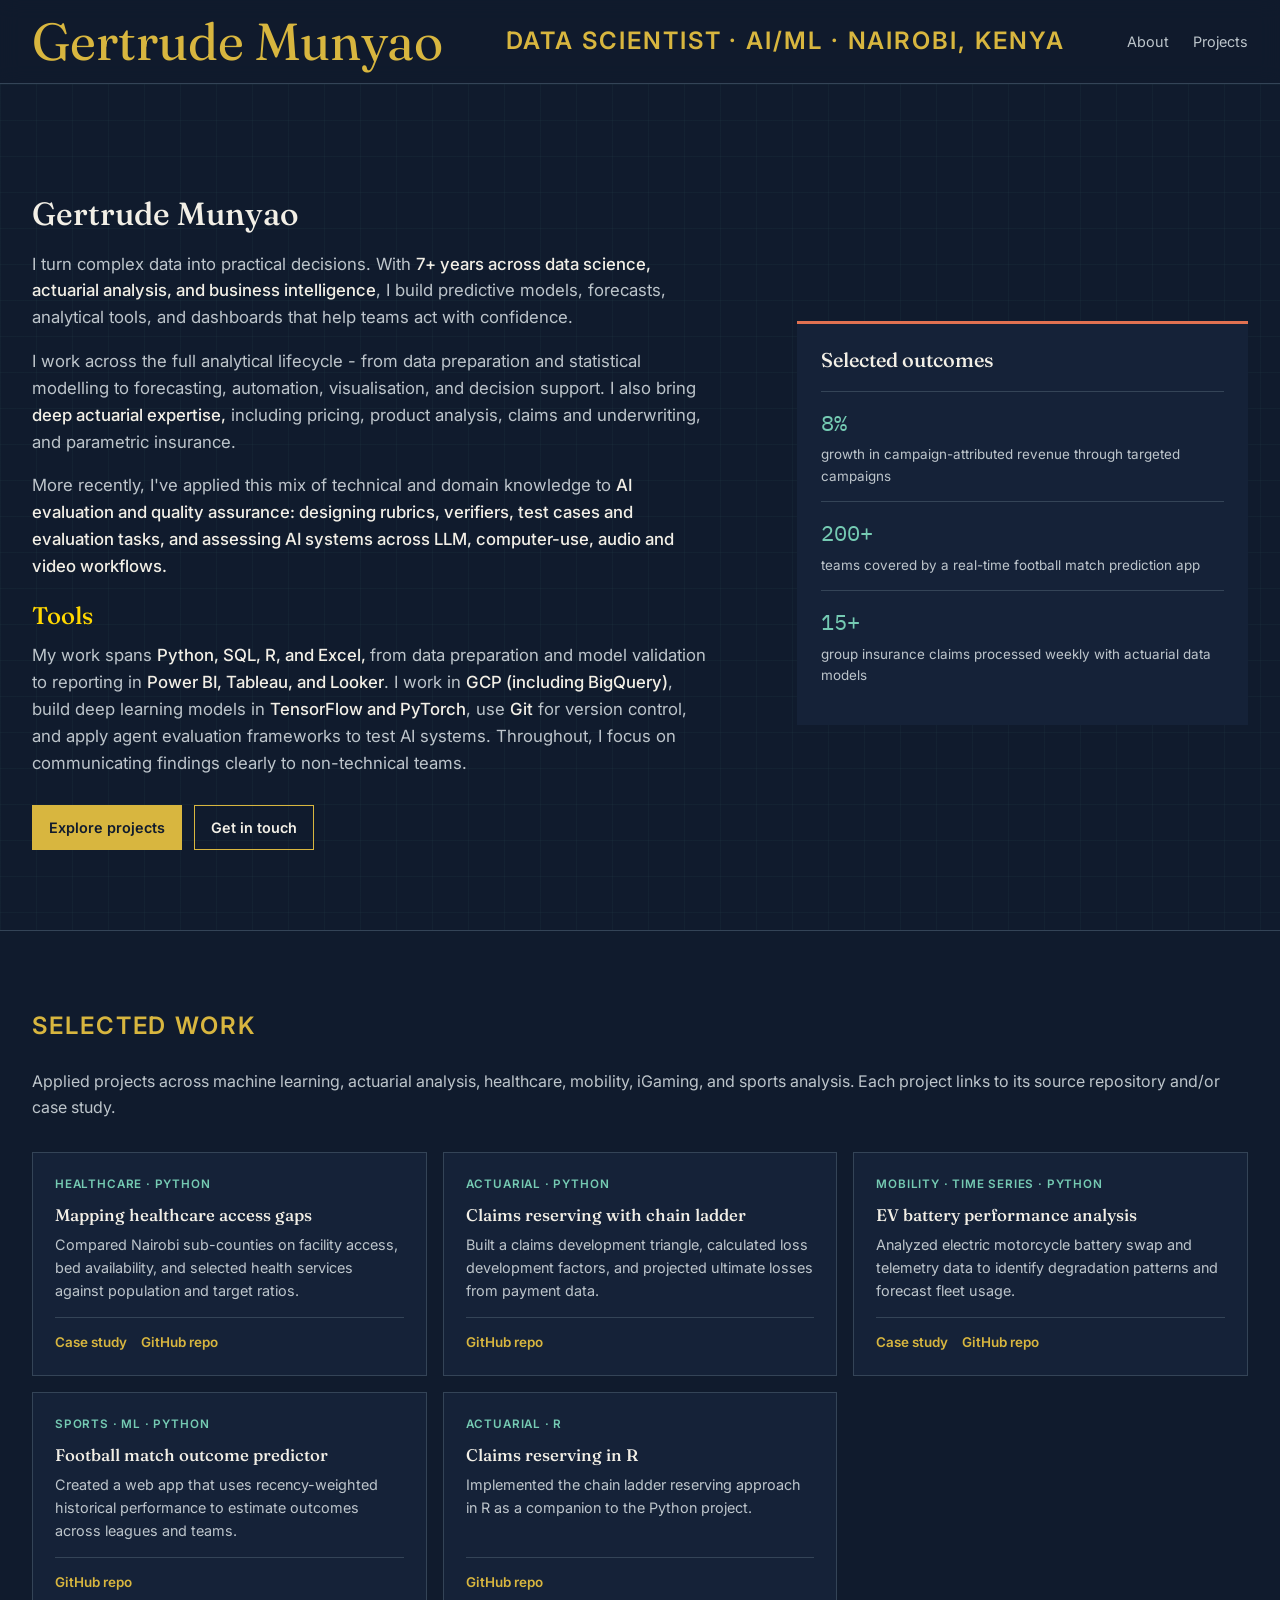
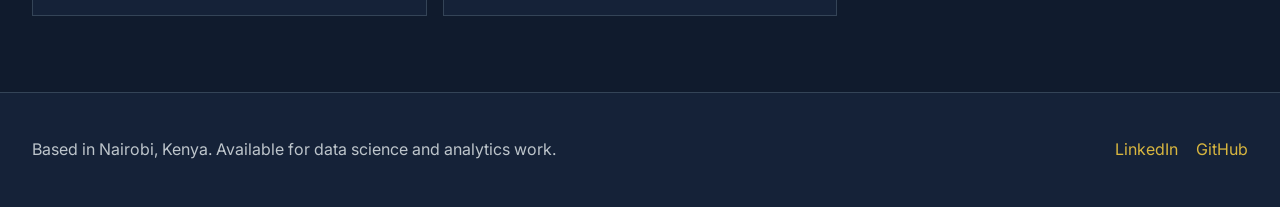
==== index.html @ ee17d08c "apply changes locally" ====
<html lang="en">
<head>
  <meta charset="utf-8">
  <meta name="viewport" content="width=device-width, initial-scale=1">
  <meta name="description" content="Gertrude Munyao is a Nairobi-based data scientist working across machine learning, actuarial analysis, forecasting, and business intelligence.">
  <title>Gertrude Munyao | Data Scientist</title>

  <link rel="preconnect" href="https://fonts.googleapis.com">
  <link rel="preconnect" href="https://fonts.gstatic.com" crossorigin>
  <link href="https://fonts.googleapis.com/css2?family=Fraunces:opsz,wght@9..144,500;9..144,600&family=Inter:wght@400;500;600&family=IBM+Plex+Mono:wght@500&display=swap" rel="stylesheet">

  <style>
    :root {
      --ink: #101b2d;
      --panel: #152238;
      --paper: #f2efe6;
      --muted: #bdc5cb;
      --line: #344457;
      --gold: #d8b63f;
      --coral: #e07151;
      --mint: #75cbb3;
    }

    * {
      box-sizing: border-box;
    }

    html {
      scroll-behavior: smooth;
      scroll-padding-top: 88px;
    }

    body {
      margin: 0;
      background: var(--ink);
      color: var(--paper);
      font-family: "Inter", sans-serif;
      line-height: 1.6;
    }

    a {
      color: var(--gold);
      text-decoration: none;
    }

    a:hover {
      text-decoration: underline;
      text-underline-offset: 4px;
    }

    a:focus-visible {
      outline: 2px solid var(--mint);
      outline-offset: 4px;
    }

    h1,
    h2,
    h3 {
      margin: 0 0 0.55em;
      font-family: "Fraunces", Georgia, serif;
      font-weight: 500;
      line-height: 1.15;
    }

    p {
      margin: 0 0 1em;
    }

    .mono {
      font-family: "IBM Plex Mono", monospace;
    }

    .wrap {
      width: 95%;
      max-width: 1600px;
      margin-inline: auto;
      padding-inline: 0;
    }

    .skip-link {
      position: absolute;
      top: 8px;
      left: 8px;
      z-index: 20;
      transform: translateY(-150%);
      padding: 10px 14px;
      background: var(--paper);
      color: var(--ink);
    }

    .skip-link:focus {
      transform: translateY(0);
    }

    .eyebrow {
      color: var(--gold);
      font-size: 1.5rem;
      font-weight: 600;
      letter-spacing: 0.08em;
      text-transform: uppercase;
    }

    .muted {
      color: var(--muted);
    }

    nav {
      position: sticky;
      top: 0;
      z-index: 10;
      border-bottom: 1px solid var(--line);
      background: rgb(16 27 45 / 94%);
      backdrop-filter: blur(10px);
    }

    nav .wrap {
      display: flex;
      min-height: 68px;
      align-items: center;
      justify-content: space-between;
      gap: 20px;
    }

    nav .eyebrow {
      margin: 0;
    }

    .brand {
      color: var(--gold);
      font-family: "Fraunces", Georgia, serif;
      font-size: 3.25rem;
    }

    .nav-links {
      display: flex;
      flex-wrap: wrap;
      gap: 24px;
      font-size: 0.9rem;
    }

    .nav-links a {
      color: var(--muted);
    }

    .nav-links a:hover {
      color: var(--paper);
      text-decoration: none;
    }

    .hero {
      padding-block: clamp(64px, 10vw, 112px) 80px;
      background-image:
        linear-gradient(rgb(117 203 179 / 4%) 1px, transparent 1px),
        linear-gradient(90deg, rgb(117 203 179 / 4%) 1px, transparent 1px);
      background-size: 36px 36px;
    }

    .hero-grid {
      display: grid;
      grid-template-columns: minmax(0, 1.2fr) minmax(260px, 0.8fr);
      align-items: center;
      gap: clamp(32px, 7vw, 88px);
    }

    .hero h1 {
      max-width: none;
      white-space: nowrap;
    }

    .hero-copy {
      max-width: none;
      color: var(--muted);
      font-size: 1.05rem;
    }

    .hero-copy strong {
      color: var(--paper);
      font-weight: 500;
    }

    .hero-actions {
      display: flex;
      flex-wrap: wrap;
      gap: 12px;
      margin-top: 28px;
    }

    .button {
      display: inline-flex;
      min-height: 44px;
      align-items: center;
      justify-content: center;
      padding: 10px 16px;
      border: 1px solid var(--gold);
      color: var(--paper);
      font-size: 0.9rem;
      font-weight: 600;
    }

    .button.primary {
      background: var(--gold);
      color: var(--ink);
    }

    .button:hover {
      text-decoration: none;
      filter: brightness(1.08);
    }

    .impact {
      padding: 24px;
      border-top: 3px solid var(--coral);
      background: var(--panel);
    }

    .impact h2 {
      margin-bottom: 20px;
      font-size: 1.25rem;
    }

    .impact-item {
      padding-block: 14px;
      border-top: 1px solid var(--line);
    }

    .impact-item .mono {
      display: block;
      color: var(--mint);
      font-size: 1.35rem;
    }

    .impact-item p {
      margin: 4px 0 0;
      color: var(--muted);
      font-size: 0.84rem;
    }

    section.content-section {
      padding-block: 76px;
      border-top: 1px solid var(--line);
    }

    .section-heading {
      display: block;
      margin-bottom: 32px;
    }

    .section-heading > p {
      max-width: none;
      margin-top: 16px;
    }

    .project-grid {
      display: grid;
      grid-template-columns: repeat(3, minmax(0, 1fr));
      gap: 16px;
    }

    .project-card {
      display: flex;
      min-width: 0;
      flex-direction: column;
      padding: 22px;
      border: 1px solid var(--line);
      background: var(--panel);
    }

    .project-card h3 {
      margin: 12px 0 8px;
      font-size: 1.05rem;
      white-space: nowrap;
    }

    .project-card p {
      flex: 1;
      color: var(--muted);
      font-size: 0.9rem;
    }

    .project-type {
      color: var(--mint);
      font-size: 0.73rem;
      font-weight: 600;
      letter-spacing: 0.07em;
      text-transform: uppercase;
    }

    .project-links {
      display: flex;
      flex-wrap: wrap;
      gap: 14px;
      padding-top: 14px;
      border-top: 1px solid var(--line);
      font-size: 0.84rem;
      font-weight: 600;
    }

    .case-list {
      display: grid;
      gap: 0;
    }

    .case-study {
      display: grid;
      grid-template-columns: minmax(180px, 0.65fr) minmax(0, 1.35fr);
      gap: 32px;
      padding-block: 30px;
      border-top: 1px solid var(--line);
      scroll-margin-top: 88px;
    }

    .case-study h3 {
      margin: 8px 0;
      font-size: 1.35rem;
    }

    .case-study p {
      max-width: 70ch;
      margin-bottom: 12px;
      color: var(--muted);
    }

    .case-study .back-link {
      display: inline-block;
      margin-top: 4px;
      font-size: 0.85rem;
    }

    .about-grid {
      display: grid;
      grid-template-columns: minmax(0, 1.2fr) minmax(220px, 0.8fr);
      gap: 40px;
    }

    .about-copy {
      max-width: 68ch;
      color: var(--muted);
    }

    .about-copy strong {
      color: var(--paper);
      font-weight: 500;
    }

    .skills-list {
      display: grid;
      gap: 18px;
    }

    .skill-group {
      padding-top: 12px;
      border-top: 1px solid var(--line);
    }

    .skill-group h3 {
      margin-bottom: 6px;
      color: var(--gold);
      font-family: "Inter", sans-serif;
      font-size: 0.9rem;
      font-weight: 600;
    }

    .skill-group p {
      margin: 0;
      color: var(--muted);
      font-size: 0.88rem;
    }

    footer {
      padding-block: 44px;
      border-top: 1px solid var(--line);
      background: var(--panel);
    }

    .footer-content {
      display: flex;
      flex-wrap: wrap;
      align-items: center;
      justify-content: space-between;
      gap: 20px;
    }

    .footer-content p {
      margin: 0;
      color: var(--muted);
    }

    .footer-links {
      display: flex;
      flex-wrap: wrap;
      gap: 18px;
    }

    @media (max-width: 900px) {
      .project-grid {
        grid-template-columns: repeat(2, minmax(0, 1fr));
      }

      .hero-grid,
      .about-grid {
        grid-template-columns: 1fr;
      }

      .impact {
        max-width: 620px;
      }
    }

    @media (max-width: 600px) {
      nav .wrap {
        align-items: flex-start;
        flex-direction: column;
        justify-content: center;
        gap: 8px;
        padding-block: 12px;
      }

      .nav-links {
        gap: 16px;
        font-size: 0.84rem;
      }

      .project-grid {
        grid-template-columns: 1fr;
      }

      .case-study {
        grid-template-columns: 1fr;
        gap: 8px;
      }

      section.content-section {
        padding-block: 56px;
      }

      .hero {
        padding-top: 56px;
      }

      .hero h1 {
        font-size: 1.75rem;
      }

      .project-card h3 {
        white-space: normal;
        font-size: 1.2rem;
      }
    }

    @media (prefers-reduced-motion: no-preference) {
      .hero-grid {
        animation: enter 600ms ease-out both;
      }

      @keyframes enter {
        from {
          opacity: 0;
          transform: translateY(12px);
        }
        to {
          opacity: 1;
          transform: translateY(0);
        }
      }
    }
  </style>
</head>

<body>
  <a class="skip-link" href="#main">Skip to content</a>

  <nav aria-label="Main navigation">
    <div class="wrap">
      <a class="brand" href="#top">Gertrude Munyao</a>
      <p class="eyebrow">Data Scientist · AI/ML · Nairobi, Kenya</p>
      <div class="nav-links">
        <a href="about-me">About</a>
        <a href="my-projects">Projects</a>
      </div>
    </div>
  </nav>

  <main id="main">
    <header class="hero" id="top">
      <div class="wrap hero-grid">
        <div>
          <h1>Gertrude Munyao</h1>
          <p class="hero-copy">
            I turn complex data into practical decisions. With <strong>7+ years
            across data science, actuarial analysis, and business intelligence</strong>,
            I build predictive models, forecasts, analytical tools, and dashboards
            that help teams act with confidence.
          </p>
          <p class="hero-copy">
            I work across the full analytical lifecycle - from data preparation and 
            statistical modelling to forecasting, automation, visualisation, and decision 
            support. I also bring <strong>deep actuarial expertise,</strong> including
            pricing, product analysis, claims and underwriting, and parametric insurance.
          </p>
          <p class="hero-copy">
            More recently, I've applied this mix of technical and domain knowledge 
            to <strong>AI evaluation and quality assurance: designing rubrics, verifiers, 
            test cases and evaluation tasks, and assessing AI systems across LLM, 
            computer-use, audio and video workflows.</strong>
          </p> 

          <p style="color: gold; font-family: Fraunces, Georgia, serif; font-size: 1.5rem; font-weight: 500; margin-bottom: 0.3em;">
            Tools
          </p>


          <p class="hero-copy">
            My work spans <strong>Python, SQL, R, and Excel, </strong>from data preparation and model 
            validation to reporting in <strong>Power BI, Tableau, and Looker</strong>. 
            I work in <strong>GCP (including BigQuery)</strong>, build deep learning models in 
            <strong>TensorFlow and PyTorch</strong>, use <strong>Git</strong> for version control, 
            and apply agent evaluation frameworks to test AI systems. Throughout, I focus on 
            communicating findings clearly to non-technical teams.
          </p>
          <div class="hero-actions">
            <a class="button primary" href="my-projects">Explore projects</a>
            <a class="button" href="https://www.linkedin.com/in/gertrude-munyao-5137a01b9/">Get in touch</a>
          </div>
        </div>

        <aside class="impact" aria-label="Selected work outcomes">
          <h2>Selected outcomes</h2>
          <div class="impact-item">
            <span class="mono">8%</span>
            <p>growth in campaign-attributed revenue through targeted campaigns</p>
          </div>
          <div class="impact-item">
            <span class="mono">200+</span>
            <p>teams covered by a real-time football match prediction app</p>
          </div>
          <div class="impact-item">
            <span class="mono">15+</span>
            <p>group insurance claims processed weekly with actuarial data models</p>
          </div>
        </aside>
      </div>
    </header>

    <section class="content-section" id="work">
      <div class="wrap">
        <div class="section-heading">
          <div>
            <p class="eyebrow">Selected work</p>
          </div>
          <p class="muted">
            Applied projects across machine learning, actuarial analysis, healthcare,
            mobility, iGaming, and sports analysis. Each project links to its source
            repository and/or case study.
          </p>
        </div>

        <div class="project-grid">
          <article class="project-card">
            <span class="project-type">Healthcare · Python</span>
            <h3>Mapping healthcare access gaps</h3>
            <p>
              Compared Nairobi sub-counties on facility access, bed availability,
              and selected health services against population and target ratios.
            </p>
            <div class="project-links">
              <a href="projects/nairobi-healthcare-access/">Case study</a>
              <a href="https://github.com/MunyaoG/healthcare-gaps-analysis-python">GitHub repo</a>
            </div>
          </article>

          <article class="project-card">
            <span class="project-type">Actuarial · Python</span>
            <h3>Claims reserving with chain ladder</h3>
            <p>
              Built a claims development triangle, calculated loss development
              factors, and projected ultimate losses from payment data.
            </p>
            <div class="project-links">
              <a href="https://github.com/MunyaoG/liability-projection-in-python">GitHub repo</a>
            </div>
          </article>

          <article class="project-card">
            <span class="project-type">Mobility · Time series · Python</span>
            <h3>EV battery performance analysis</h3>
            <p>
              Analyzed electric motorcycle battery swap and telemetry 
              data to identify degradation patterns and forecast fleet usage.
            </p>
            <div class="project-links">
              <a href="projects/ev-battery-performance-analysis/">Case study</a>
              <a href="https://github.com/MunyaoG/EV-Motorcycles-Battery-Data-Analysis">GitHub repo</a>
            </div>
          </article>

          <article class="project-card">
            <span class="project-type">Sports · ML · Python</span>
            <h3>Football match outcome predictor</h3>
            <p>
              Created a web app that uses recency-weighted historical performance
              to estimate outcomes across leagues and teams.
            </p>
            <div class="project-links">
              <a href="https://github.com/MunyaoG/sports-match-outcome-prediction">GitHub repo</a>
            </div>
          </article>

          <article class="project-card">
            <span class="project-type">Actuarial · R</span>
            <h3>Claims reserving in R</h3>
            <p>
              Implemented the chain ladder reserving approach in R as a companion
              to the Python project.
            </p>
            <div class="project-links">
              <a href="https://github.com/MunyaoG/liability-projection-in-R">GitHub repo</a>
            </div>
          </article>
        </div>
      </div>
    </section>
    
  </main>

  <footer id="contact">
    <div class="wrap footer-content">
      <p>Based in Nairobi, Kenya. Available for data science and analytics work.</p>
      <div class="footer-links">
        <a href="https://www.linkedin.com/in/gertrude-munyao-5137a01b9/">LinkedIn</a>
        <a href="https://github.com/MunyaoG" target="_blank" rel="noopener noreferrer">GitHub</a>
      </div>
    </div>
  </footer>
</body>
</html>
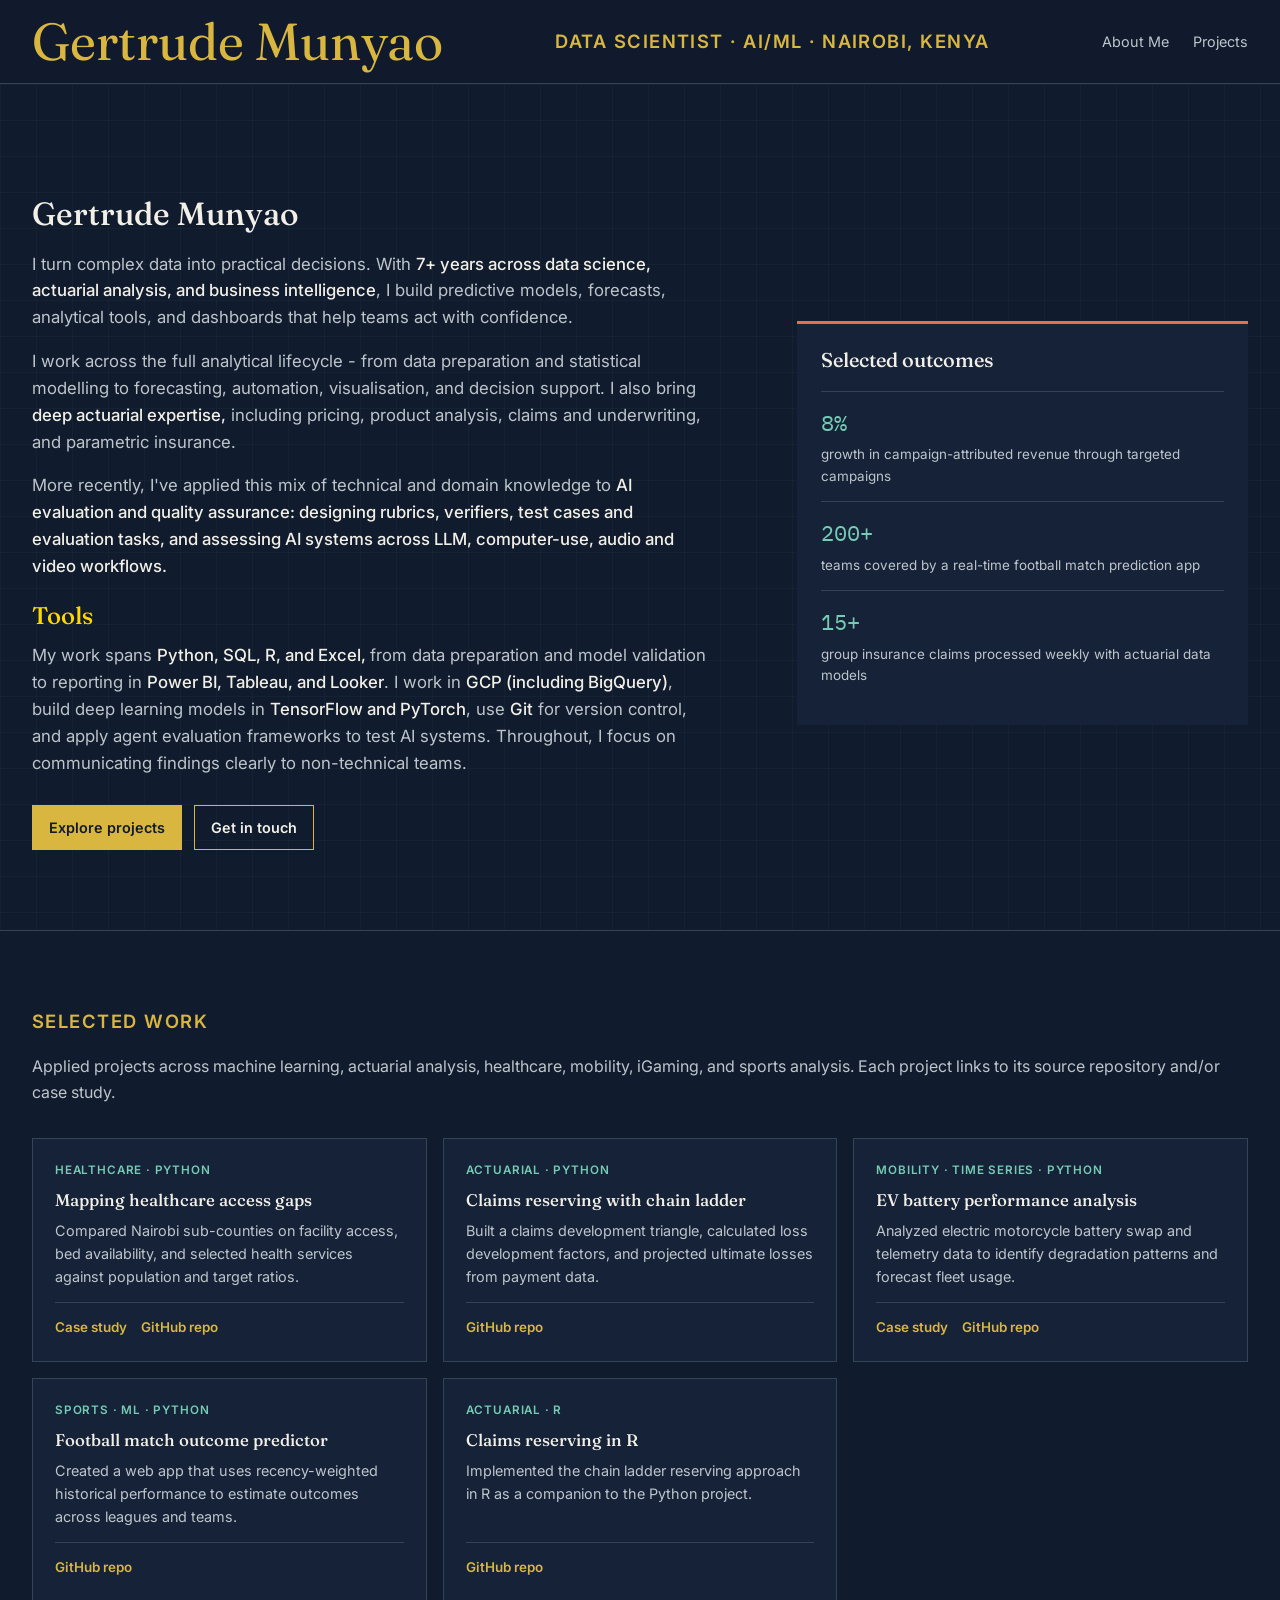
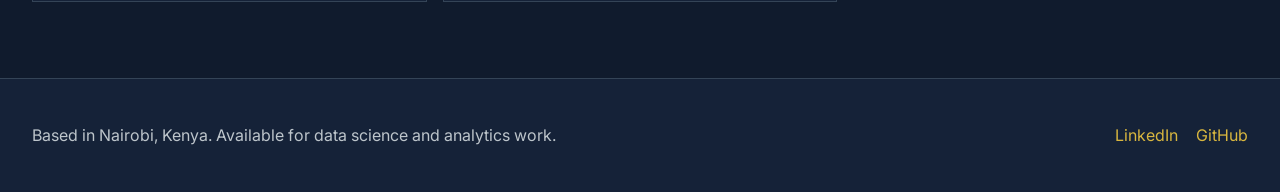
==== commit daa7b08b: "update about me page and projects page" ====
--- a/index.html
+++ b/index.html
@@ -1,635 +1,188 @@
 <html lang="en">
-<head>
-  <meta charset="utf-8">
-  <meta name="viewport" content="width=device-width, initial-scale=1">
-  <meta name="description" content="Gertrude Munyao is a Nairobi-based data scientist working across machine learning, actuarial analysis, forecasting, and business intelligence.">
-  <title>Gertrude Munyao | Data Scientist</title>
+  <head>
+    <meta charset="utf-8" />
+    <meta name="viewport" content="width=device-width, initial-scale=1" />
+    <meta
+      name="description"
+      content="Gertrude Munyao is a Nairobi-based data scientist working across machine learning, actuarial analysis, forecasting, and business intelligence."
+    />
+    <title>Gertrude Munyao | Data Scientist</title>
 
-  <link rel="preconnect" href="https://fonts.googleapis.com">
-  <link rel="preconnect" href="https://fonts.gstatic.com" crossorigin>
-  <link href="https://fonts.googleapis.com/css2?family=Fraunces:opsz,wght@9..144,500;9..144,600&family=Inter:wght@400;500;600&family=IBM+Plex+Mono:wght@500&display=swap" rel="stylesheet">
+    <link rel="preconnect" href="https://fonts.googleapis.com" />
+    <link rel="preconnect" href="https://fonts.gstatic.com" crossorigin />
+    <link
+      href="https://fonts.googleapis.com/css2?family=Fraunces:opsz,wght@9..144,500;9..144,600&family=Inter:wght@400;500;600&family=IBM+Plex+Mono:wght@500&display=swap"
+      rel="stylesheet"
+    />
+    <link rel="stylesheet" href="styles.css" />
+  </head>
 
-  <style>
-    :root {
-      --ink: #101b2d;
-      --panel: #152238;
-      --paper: #f2efe6;
-      --muted: #bdc5cb;
-      --line: #344457;
-      --gold: #d8b63f;
-      --coral: #e07151;
-      --mint: #75cbb3;
-    }
+  <body>
+    <a class="skip-link" href="#main">Skip to content</a>
 
-    * {
-      box-sizing: border-box;
-    }
+    <nav aria-label="Main navigation">
+      <div class="wrap">
+        <a class="brand" href="#top">Gertrude Munyao</a>
+        <p class="eyebrow">Data Scientist · AI/ML · Nairobi, Kenya</p>
+        <div class="nav-links">
+          <a href="about-me.html">About Me</a>
+          <a href="my-projects.html">Projects</a>
+        </div>
+      </div>
+    </nav>
 
-    html {
-      scroll-behavior: smooth;
-      scroll-padding-top: 88px;
-    }
+    <main id="main">
+      <header class="hero" id="top">
+        <div class="wrap hero-grid">
+          <div>
+            <h1>Gertrude Munyao</h1>
+            <p class="hero-copy">
+              I turn complex data into practical decisions. With
+              <strong>7+ years across data science, actuarial analysis, and business intelligence</strong>, I build
+              predictive models, forecasts, analytical tools, and dashboards that help teams act with confidence.
+            </p>
+            <p class="hero-copy">
+              I work across the full analytical lifecycle - from data preparation and statistical modelling to
+              forecasting, automation, visualisation, and decision support. I also bring
+              <strong>deep actuarial expertise,</strong> including pricing, product analysis, claims and underwriting,
+              and parametric insurance.
+            </p>
+            <p class="hero-copy">
+              More recently, I've applied this mix of technical and domain knowledge to
+              <strong
+                >AI evaluation and quality assurance: designing rubrics, verifiers, test cases and evaluation tasks, and
+                assessing AI systems across LLM, computer-use, audio and video workflows.</strong
+              >
+            </p>
 
-    body {
-      margin: 0;
-      background: var(--ink);
-      color: var(--paper);
-      font-family: "Inter", sans-serif;
-      line-height: 1.6;
-    }
+            <p
+              style="
+                color: gold;
+                font-family: Fraunces, Georgia, serif;
+                font-size: 1.5rem;
+                font-weight: 500;
+                margin-bottom: 0.3em;
+              "
+            >
+              Tools
+            </p>
 
-    a {
-      color: var(--gold);
-      text-decoration: none;
-    }
+            <p class="hero-copy">
+              My work spans <strong>Python, SQL, R, and Excel, </strong>from data preparation and model validation to
+              reporting in <strong>Power BI, Tableau, and Looker</strong>. I work in
+              <strong>GCP (including BigQuery)</strong>, build deep learning models in
+              <strong>TensorFlow and PyTorch</strong>, use <strong>Git</strong> for version control, and apply agent
+              evaluation frameworks to test AI systems. Throughout, I focus on communicating findings clearly to
+              non-technical teams.
+            </p>
+            <div class="hero-actions">
+              <a class="button primary" href="my-projects.html">Explore projects</a>
+              <a class="button" href="https://www.linkedin.com/in/gertrude-munyao-5137a01b9/">Get in touch</a>
+            </div>
+          </div>
 
-    a:hover {
-      text-decoration: underline;
-      text-underline-offset: 4px;
-    }
+          <aside class="impact" aria-label="Selected work outcomes">
+            <h2>Selected outcomes</h2>
+            <div class="impact-item">
+              <span class="mono">8%</span>
+              <p>growth in campaign-attributed revenue through targeted campaigns</p>
+            </div>
+            <div class="impact-item">
+              <span class="mono">200+</span>
+              <p>teams covered by a real-time football match prediction app</p>
+            </div>
+            <div class="impact-item">
+              <span class="mono">15+</span>
+              <p>group insurance claims processed weekly with actuarial data models</p>
+            </div>
+          </aside>
+        </div>
+      </header>
 
-    a:focus-visible {
-      outline: 2px solid var(--mint);
-      outline-offset: 4px;
-    }
+      <section class="content-section" id="work">
+        <div class="wrap">
+          <div class="section-heading">
+            <div>
+              <p class="eyebrow"><a href="my-projects.html">Selected work</a></p>
+            </div>
+            <p class="muted">
+              Applied projects across machine learning, actuarial analysis, healthcare, mobility, iGaming, and sports
+              analysis. Each project links to its source repository and/or case study.
+            </p>
+          </div>
 
-    h1,
-    h2,
-    h3 {
-      margin: 0 0 0.55em;
-      font-family: "Fraunces", Georgia, serif;
-      font-weight: 500;
-      line-height: 1.15;
-    }
+          <div class="project-grid">
+            <article class="project-card">
+              <span class="project-type">Healthcare · Python</span>
+              <h3>Mapping healthcare access gaps</h3>
+              <p>
+                Compared Nairobi sub-counties on facility access, bed availability, and selected health services against
+                population and target ratios.
+              </p>
+              <div class="project-links">
+                <a href="projects/nairobi-healthcare-access.html">Case study</a>
+                <a href="https://github.com/MunyaoG/healthcare-gaps-analysis-python">GitHub repo</a>
+              </div>
+            </article>
 
-    p {
-      margin: 0 0 1em;
-    }
+            <article class="project-card">
+              <span class="project-type">Actuarial · Python</span>
+              <h3>Claims reserving with chain ladder</h3>
+              <p>
+                Built a claims development triangle, calculated loss development factors, and projected ultimate losses
+                from payment data.
+              </p>
+              <div class="project-links">
+                <a href="https://github.com/MunyaoG/liability-projection-in-python">GitHub repo</a>
+              </div>
+            </article>
 
-    .mono {
-      font-family: "IBM Plex Mono", monospace;
-    }
+            <article class="project-card">
+              <span class="project-type">Mobility · Time series · Python</span>
+              <h3>EV battery performance analysis</h3>
+              <p>
+                Analyzed electric motorcycle battery swap and telemetry data to identify degradation patterns and
+                forecast fleet usage.
+              </p>
+              <div class="project-links">
+                <a href="projects/ev-battery-performance-analysis.html">Case study</a>
+                <a href="https://github.com/MunyaoG/EV-Motorcycles-Battery-Data-Analysis">GitHub repo</a>
+              </div>
+            </article>
 
-    .wrap {
-      width: 95%;
-      max-width: 1600px;
-      margin-inline: auto;
-      padding-inline: 0;
-    }
+            <article class="project-card">
+              <span class="project-type">Sports · ML · Python</span>
+              <h3>Football match outcome predictor</h3>
+              <p>
+                Created a web app that uses recency-weighted historical performance to estimate outcomes across leagues
+                and teams.
+              </p>
+              <div class="project-links">
+                <a href="https://github.com/MunyaoG/sports-match-outcome-prediction">GitHub repo</a>
+              </div>
+            </article>
 
-    .skip-link {
-      position: absolute;
-      top: 8px;
-      left: 8px;
-      z-index: 20;
-      transform: translateY(-150%);
-      padding: 10px 14px;
-      background: var(--paper);
-      color: var(--ink);
-    }
-
-    .skip-link:focus {
-      transform: translateY(0);
-    }
-
-    .eyebrow {
-      color: var(--gold);
-      font-size: 1.5rem;
-      font-weight: 600;
-      letter-spacing: 0.08em;
-      text-transform: uppercase;
-    }
-
-    .muted {
-      color: var(--muted);
-    }
-
-    nav {
-      position: sticky;
-      top: 0;
-      z-index: 10;
-      border-bottom: 1px solid var(--line);
-      background: rgb(16 27 45 / 94%);
-      backdrop-filter: blur(10px);
-    }
-
-    nav .wrap {
-      display: flex;
-      min-height: 68px;
-      align-items: center;
-      justify-content: space-between;
-      gap: 20px;
-    }
-
-    nav .eyebrow {
-      margin: 0;
-    }
-
-    .brand {
-      color: var(--gold);
-      font-family: "Fraunces", Georgia, serif;
-      font-size: 3.25rem;
-    }
-
-    .nav-links {
-      display: flex;
-      flex-wrap: wrap;
-      gap: 24px;
-      font-size: 0.9rem;
-    }
-
-    .nav-links a {
-      color: var(--muted);
-    }
-
-    .nav-links a:hover {
-      color: var(--paper);
-      text-decoration: none;
-    }
-
-    .hero {
-      padding-block: clamp(64px, 10vw, 112px) 80px;
-      background-image:
-        linear-gradient(rgb(117 203 179 / 4%) 1px, transparent 1px),
-        linear-gradient(90deg, rgb(117 203 179 / 4%) 1px, transparent 1px);
-      background-size: 36px 36px;
-    }
-
-    .hero-grid {
-      display: grid;
-      grid-template-columns: minmax(0, 1.2fr) minmax(260px, 0.8fr);
-      align-items: center;
-      gap: clamp(32px, 7vw, 88px);
-    }
-
-    .hero h1 {
-      max-width: none;
-      white-space: nowrap;
-    }
-
-    .hero-copy {
-      max-width: none;
-      color: var(--muted);
-      font-size: 1.05rem;
-    }
-
-    .hero-copy strong {
-      color: var(--paper);
-      font-weight: 500;
-    }
-
-    .hero-actions {
-      display: flex;
-      flex-wrap: wrap;
-      gap: 12px;
-      margin-top: 28px;
-    }
-
-    .button {
-      display: inline-flex;
-      min-height: 44px;
-      align-items: center;
-      justify-content: center;
-      padding: 10px 16px;
-      border: 1px solid var(--gold);
-      color: var(--paper);
-      font-size: 0.9rem;
-      font-weight: 600;
-    }
-
-    .button.primary {
-      background: var(--gold);
-      color: var(--ink);
-    }
-
-    .button:hover {
-      text-decoration: none;
-      filter: brightness(1.08);
-    }
-
-    .impact {
-      padding: 24px;
-      border-top: 3px solid var(--coral);
-      background: var(--panel);
-    }
-
-    .impact h2 {
-      margin-bottom: 20px;
-      font-size: 1.25rem;
-    }
-
-    .impact-item {
-      padding-block: 14px;
-      border-top: 1px solid var(--line);
-    }
-
-    .impact-item .mono {
-      display: block;
-      color: var(--mint);
-      font-size: 1.35rem;
-    }
-
-    .impact-item p {
-      margin: 4px 0 0;
-      color: var(--muted);
-      font-size: 0.84rem;
-    }
-
-    section.content-section {
-      padding-block: 76px;
-      border-top: 1px solid var(--line);
-    }
-
-    .section-heading {
-      display: block;
-      margin-bottom: 32px;
-    }
-
-    .section-heading > p {
-      max-width: none;
-      margin-top: 16px;
-    }
-
-    .project-grid {
-      display: grid;
-      grid-template-columns: repeat(3, minmax(0, 1fr));
-      gap: 16px;
-    }
-
-    .project-card {
-      display: flex;
-      min-width: 0;
-      flex-direction: column;
-      padding: 22px;
-      border: 1px solid var(--line);
-      background: var(--panel);
-    }
-
-    .project-card h3 {
-      margin: 12px 0 8px;
-      font-size: 1.05rem;
-      white-space: nowrap;
-    }
-
-    .project-card p {
-      flex: 1;
-      color: var(--muted);
-      font-size: 0.9rem;
-    }
-
-    .project-type {
-      color: var(--mint);
-      font-size: 0.73rem;
-      font-weight: 600;
-      letter-spacing: 0.07em;
-      text-transform: uppercase;
-    }
-
-    .project-links {
-      display: flex;
-      flex-wrap: wrap;
-      gap: 14px;
-      padding-top: 14px;
-      border-top: 1px solid var(--line);
-      font-size: 0.84rem;
-      font-weight: 600;
-    }
-
-    .case-list {
-      display: grid;
-      gap: 0;
-    }
-
-    .case-study {
-      display: grid;
-      grid-template-columns: minmax(180px, 0.65fr) minmax(0, 1.35fr);
-      gap: 32px;
-      padding-block: 30px;
-      border-top: 1px solid var(--line);
-      scroll-margin-top: 88px;
-    }
-
-    .case-study h3 {
-      margin: 8px 0;
-      font-size: 1.35rem;
-    }
-
-    .case-study p {
-      max-width: 70ch;
-      margin-bottom: 12px;
-      color: var(--muted);
-    }
-
-    .case-study .back-link {
-      display: inline-block;
-      margin-top: 4px;
-      font-size: 0.85rem;
-    }
-
-    .about-grid {
-      display: grid;
-      grid-template-columns: minmax(0, 1.2fr) minmax(220px, 0.8fr);
-      gap: 40px;
-    }
-
-    .about-copy {
-      max-width: 68ch;
-      color: var(--muted);
-    }
-
-    .about-copy strong {
-      color: var(--paper);
-      font-weight: 500;
-    }
-
-    .skills-list {
-      display: grid;
-      gap: 18px;
-    }
-
-    .skill-group {
-      padding-top: 12px;
-      border-top: 1px solid var(--line);
-    }
-
-    .skill-group h3 {
-      margin-bottom: 6px;
-      color: var(--gold);
-      font-family: "Inter", sans-serif;
-      font-size: 0.9rem;
-      font-weight: 600;
-    }
-
-    .skill-group p {
-      margin: 0;
-      color: var(--muted);
-      font-size: 0.88rem;
-    }
-
-    footer {
-      padding-block: 44px;
-      border-top: 1px solid var(--line);
-      background: var(--panel);
-    }
-
-    .footer-content {
-      display: flex;
-      flex-wrap: wrap;
-      align-items: center;
-      justify-content: space-between;
-      gap: 20px;
-    }
-
-    .footer-content p {
-      margin: 0;
-      color: var(--muted);
-    }
-
-    .footer-links {
-      display: flex;
-      flex-wrap: wrap;
-      gap: 18px;
-    }
-
-    @media (max-width: 900px) {
-      .project-grid {
-        grid-template-columns: repeat(2, minmax(0, 1fr));
-      }
-
-      .hero-grid,
-      .about-grid {
-        grid-template-columns: 1fr;
-      }
-
-      .impact {
-        max-width: 620px;
-      }
-    }
-
-    @media (max-width: 600px) {
-      nav .wrap {
-        align-items: flex-start;
-        flex-direction: column;
-        justify-content: center;
-        gap: 8px;
-        padding-block: 12px;
-      }
-
-      .nav-links {
-        gap: 16px;
-        font-size: 0.84rem;
-      }
-
-      .project-grid {
-        grid-template-columns: 1fr;
-      }
-
-      .case-study {
-        grid-template-columns: 1fr;
-        gap: 8px;
-      }
-
-      section.content-section {
-        padding-block: 56px;
-      }
-
-      .hero {
-        padding-top: 56px;
-      }
-
-      .hero h1 {
-        font-size: 1.75rem;
-      }
-
-      .project-card h3 {
-        white-space: normal;
-        font-size: 1.2rem;
-      }
-    }
-
-    @media (prefers-reduced-motion: no-preference) {
-      .hero-grid {
-        animation: enter 600ms ease-out both;
-      }
-
-      @keyframes enter {
-        from {
-          opacity: 0;
-          transform: translateY(12px);
-        }
-        to {
-          opacity: 1;
-          transform: translateY(0);
-        }
-      }
-    }
-  </style>
-</head>
-
-<body>
-  <a class="skip-link" href="#main">Skip to content</a>
-
-  <nav aria-label="Main navigation">
-    <div class="wrap">
-      <a class="brand" href="#top">Gertrude Munyao</a>
-      <p class="eyebrow">Data Scientist · AI/ML · Nairobi, Kenya</p>
-      <div class="nav-links">
-        <a href="about-me">About</a>
-        <a href="my-projects">Projects</a>
-      </div>
-    </div>
-  </nav>
-
-  <main id="main">
-    <header class="hero" id="top">
-      <div class="wrap hero-grid">
-        <div>
-          <h1>Gertrude Munyao</h1>
-          <p class="hero-copy">
-            I turn complex data into practical decisions. With <strong>7+ years
-            across data science, actuarial analysis, and business intelligence</strong>,
-            I build predictive models, forecasts, analytical tools, and dashboards
-            that help teams act with confidence.
-          </p>
-          <p class="hero-copy">
-            I work across the full analytical lifecycle - from data preparation and 
-            statistical modelling to forecasting, automation, visualisation, and decision 
-            support. I also bring <strong>deep actuarial expertise,</strong> including
-            pricing, product analysis, claims and underwriting, and parametric insurance.
-          </p>
-          <p class="hero-copy">
-            More recently, I've applied this mix of technical and domain knowledge 
-            to <strong>AI evaluation and quality assurance: designing rubrics, verifiers, 
-            test cases and evaluation tasks, and assessing AI systems across LLM, 
-            computer-use, audio and video workflows.</strong>
-          </p> 
-
-          <p style="color: gold; font-family: Fraunces, Georgia, serif; font-size: 1.5rem; font-weight: 500; margin-bottom: 0.3em;">
-            Tools
-          </p>
-
-
-          <p class="hero-copy">
-            My work spans <strong>Python, SQL, R, and Excel, </strong>from data preparation and model 
-            validation to reporting in <strong>Power BI, Tableau, and Looker</strong>. 
-            I work in <strong>GCP (including BigQuery)</strong>, build deep learning models in 
-            <strong>TensorFlow and PyTorch</strong>, use <strong>Git</strong> for version control, 
-            and apply agent evaluation frameworks to test AI systems. Throughout, I focus on 
-            communicating findings clearly to non-technical teams.
-          </p>
-          <div class="hero-actions">
-            <a class="button primary" href="my-projects">Explore projects</a>
-            <a class="button" href="https://www.linkedin.com/in/gertrude-munyao-5137a01b9/">Get in touch</a>
+            <article class="project-card">
+              <span class="project-type">Actuarial · R</span>
+              <h3>Claims reserving in R</h3>
+              <p>Implemented the chain ladder reserving approach in R as a companion to the Python project.</p>
+              <div class="project-links">
+                <a href="https://github.com/MunyaoG/liability-projection-in-R">GitHub repo</a>
+              </div>
+            </article>
           </div>
         </div>
+      </section>
+    </main>
 
-        <aside class="impact" aria-label="Selected work outcomes">
-          <h2>Selected outcomes</h2>
-          <div class="impact-item">
-            <span class="mono">8%</span>
-            <p>growth in campaign-attributed revenue through targeted campaigns</p>
-          </div>
-          <div class="impact-item">
-            <span class="mono">200+</span>
-            <p>teams covered by a real-time football match prediction app</p>
-          </div>
-          <div class="impact-item">
-            <span class="mono">15+</span>
-            <p>group insurance claims processed weekly with actuarial data models</p>
-          </div>
-        </aside>
-      </div>
-    </header>
-
-    <section class="content-section" id="work">
-      <div class="wrap">
-        <div class="section-heading">
-          <div>
-            <p class="eyebrow">Selected work</p>
-          </div>
-          <p class="muted">
-            Applied projects across machine learning, actuarial analysis, healthcare,
-            mobility, iGaming, and sports analysis. Each project links to its source
-            repository and/or case study.
-          </p>
-        </div>
-
-        <div class="project-grid">
-          <article class="project-card">
-            <span class="project-type">Healthcare · Python</span>
-            <h3>Mapping healthcare access gaps</h3>
-            <p>
-              Compared Nairobi sub-counties on facility access, bed availability,
-              and selected health services against population and target ratios.
-            </p>
-            <div class="project-links">
-              <a href="projects/nairobi-healthcare-access/">Case study</a>
-              <a href="https://github.com/MunyaoG/healthcare-gaps-analysis-python">GitHub repo</a>
-            </div>
-          </article>
-
-          <article class="project-card">
-            <span class="project-type">Actuarial · Python</span>
-            <h3>Claims reserving with chain ladder</h3>
-            <p>
-              Built a claims development triangle, calculated loss development
-              factors, and projected ultimate losses from payment data.
-            </p>
-            <div class="project-links">
-              <a href="https://github.com/MunyaoG/liability-projection-in-python">GitHub repo</a>
-            </div>
-          </article>
-
-          <article class="project-card">
-            <span class="project-type">Mobility · Time series · Python</span>
-            <h3>EV battery performance analysis</h3>
-            <p>
-              Analyzed electric motorcycle battery swap and telemetry 
-              data to identify degradation patterns and forecast fleet usage.
-            </p>
-            <div class="project-links">
-              <a href="projects/ev-battery-performance-analysis/">Case study</a>
-              <a href="https://github.com/MunyaoG/EV-Motorcycles-Battery-Data-Analysis">GitHub repo</a>
-            </div>
-          </article>
-
-          <article class="project-card">
-            <span class="project-type">Sports · ML · Python</span>
-            <h3>Football match outcome predictor</h3>
-            <p>
-              Created a web app that uses recency-weighted historical performance
-              to estimate outcomes across leagues and teams.
-            </p>
-            <div class="project-links">
-              <a href="https://github.com/MunyaoG/sports-match-outcome-prediction">GitHub repo</a>
-            </div>
-          </article>
-
-          <article class="project-card">
-            <span class="project-type">Actuarial · R</span>
-            <h3>Claims reserving in R</h3>
-            <p>
-              Implemented the chain ladder reserving approach in R as a companion
-              to the Python project.
-            </p>
-            <div class="project-links">
-              <a href="https://github.com/MunyaoG/liability-projection-in-R">GitHub repo</a>
-            </div>
-          </article>
+    <footer id="contact">
+      <div class="wrap footer-content">
+        <p>Based in Nairobi, Kenya. Available for data science and analytics work.</p>
+        <div class="footer-links">
+          <a href="https://www.linkedin.com/in/gertrude-munyao-5137a01b9/">LinkedIn</a>
+          <a href="https://github.com/MunyaoG" target="_blank" rel="noopener noreferrer">GitHub</a>
         </div>
       </div>
-    </section>
-    
-  </main>
-
-  <footer id="contact">
-    <div class="wrap footer-content">
-      <p>Based in Nairobi, Kenya. Available for data science and analytics work.</p>
-      <div class="footer-links">
-        <a href="https://www.linkedin.com/in/gertrude-munyao-5137a01b9/">LinkedIn</a>
-        <a href="https://github.com/MunyaoG" target="_blank" rel="noopener noreferrer">GitHub</a>
-      </div>
-    </div>
-  </footer>
-</body>
+    </footer>
+  </body>
 </html>
--- a/styles.css
+++ b/styles.css
@@ -0,0 +1,553 @@
+:root {
+  --ink: #101b2d;
+  --panel: #152238;
+  --paper: #f2efe6;
+  --muted: #bdc5cb;
+  --line: #344457;
+  --gold: #d8b63f;
+  --coral: #e07151;
+  --mint: #75cbb3;
+}
+
+* {
+  box-sizing: border-box;
+}
+
+html {
+  scroll-behavior: smooth;
+  scroll-padding-top: 88px;
+}
+
+body {
+  margin: 0;
+  background: var(--ink);
+  color: var(--paper);
+  font-family: "Inter", sans-serif;
+  line-height: 1.6;
+}
+
+a {
+  color: var(--gold);
+  text-decoration: none;
+}
+
+a:hover {
+  text-decoration: underline;
+  text-underline-offset: 4px;
+}
+
+a:focus-visible {
+  outline: 2px solid var(--mint);
+  outline-offset: 4px;
+}
+
+h1,
+h2,
+h3 {
+  margin: 0 0 0.55em;
+  font-family: "Fraunces", Georgia, serif;
+  font-weight: 500;
+  line-height: 1.15;
+}
+
+p {
+  margin: 0 0 1em;
+}
+
+.mono {
+  font-family: "IBM Plex Mono", monospace;
+}
+
+.wrap {
+  width: 95%;
+  max-width: 1600px;
+  margin-inline: auto;
+  padding-inline: 0;
+}
+
+.skip-link {
+  position: absolute;
+  top: 8px;
+  left: 8px;
+  z-index: 20;
+  transform: translateY(-150%);
+  padding: 10px 14px;
+  background: var(--paper);
+  color: var(--ink);
+}
+
+.skip-link:focus {
+  transform: translateY(0);
+}
+
+.eyebrow {
+  color: var(--gold);
+  font-size: 1.15rem;
+  font-weight: 600;
+  letter-spacing: 0.08em;
+  text-transform: uppercase;
+}
+
+.muted {
+  color: var(--muted);
+}
+
+nav {
+  position: sticky;
+  top: 0;
+  z-index: 10;
+  border-bottom: 1px solid var(--line);
+  background: rgb(16 27 45 / 94%);
+  backdrop-filter: blur(10px);
+}
+
+nav .wrap {
+  display: flex;
+  min-height: 68px;
+  align-items: center;
+  justify-content: space-between;
+  gap: 20px;
+}
+
+nav .eyebrow {
+  margin: 0;
+}
+
+.brand {
+  color: var(--gold);
+  font-family: "Fraunces", Georgia, serif;
+  font-size: 3.25rem;
+}
+
+.nav-links {
+  display: flex;
+  flex-wrap: wrap;
+  gap: 24px;
+  font-size: 0.9rem;
+}
+
+.nav-links a {
+  color: var(--muted);
+}
+
+.nav-links a:hover {
+  color: var(--paper);
+  text-decoration: none;
+}
+
+.hero {
+  padding-block: clamp(64px, 10vw, 112px) 80px;
+  background-image:
+    linear-gradient(rgb(117 203 179 / 4%) 1px, transparent 1px),
+    linear-gradient(90deg, rgb(117 203 179 / 4%) 1px, transparent 1px);
+  background-size: 36px 36px;
+}
+
+.hero-grid {
+  display: grid;
+  grid-template-columns: minmax(0, 1.2fr) minmax(260px, 0.8fr);
+  align-items: center;
+  gap: clamp(32px, 7vw, 88px);
+}
+
+.hero h1 {
+  max-width: none;
+  white-space: nowrap;
+}
+
+.hero-copy {
+  max-width: none;
+  color: var(--muted);
+  font-size: 1.05rem;
+}
+
+.hero-copy strong {
+  color: var(--paper);
+  font-weight: 500;
+}
+
+.hero-actions {
+  display: flex;
+  flex-wrap: wrap;
+  gap: 12px;
+  margin-top: 28px;
+}
+
+.button {
+  display: inline-flex;
+  min-height: 44px;
+  align-items: center;
+  justify-content: center;
+  padding: 10px 16px;
+  border: 1px solid var(--gold);
+  color: var(--paper);
+  font-size: 0.9rem;
+  font-weight: 600;
+}
+
+.button.primary {
+  background: var(--gold);
+  color: var(--ink);
+}
+
+.button:hover {
+  text-decoration: none;
+  filter: brightness(1.08);
+}
+
+.impact {
+  padding: 24px;
+  border-top: 3px solid var(--coral);
+  background: var(--panel);
+}
+
+.impact h2 {
+  margin-bottom: 20px;
+  font-size: 1.25rem;
+}
+
+.impact-item {
+  padding-block: 14px;
+  border-top: 1px solid var(--line);
+}
+
+.impact-item .mono {
+  display: block;
+  color: var(--mint);
+  font-size: 1.35rem;
+}
+
+.impact-item p {
+  margin: 4px 0 0;
+  color: var(--muted);
+  font-size: 0.84rem;
+}
+
+section.content-section {
+  padding-block: 76px;
+  border-top: 1px solid var(--line);
+}
+
+.section-heading {
+  display: block;
+  margin-bottom: 32px;
+}
+
+.section-heading > p {
+  max-width: none;
+  margin-top: 16px;
+}
+
+.project-grid {
+  display: grid;
+  grid-template-columns: repeat(3, minmax(0, 1fr));
+  gap: 16px;
+}
+
+.project-card {
+  display: flex;
+  min-width: 0;
+  flex-direction: column;
+  padding: 22px;
+  border: 1px solid var(--line);
+  background: var(--panel);
+}
+
+.project-card h3 {
+  margin: 12px 0 8px;
+  font-size: 1.05rem;
+  white-space: nowrap;
+}
+
+.project-card p {
+  flex: 1;
+  color: var(--muted);
+  font-size: 0.9rem;
+}
+
+.project-type {
+  color: var(--mint);
+  font-size: 0.73rem;
+  font-weight: 600;
+  letter-spacing: 0.07em;
+  text-transform: uppercase;
+}
+
+.project-links {
+  display: flex;
+  flex-wrap: wrap;
+  gap: 14px;
+  padding-top: 14px;
+  border-top: 1px solid var(--line);
+  font-size: 0.84rem;
+  font-weight: 600;
+}
+
+.case-list {
+  display: grid;
+  gap: 0;
+}
+
+.case-study {
+  display: grid;
+  grid-template-columns: minmax(180px, 0.65fr) minmax(0, 1.35fr);
+  gap: 32px;
+  padding-block: 30px;
+  border-top: 1px solid var(--line);
+  scroll-margin-top: 88px;
+}
+
+.case-study h3 {
+  margin: 8px 0;
+  font-size: 1.35rem;
+}
+
+.case-study p {
+  max-width: 70ch;
+  margin-bottom: 12px;
+  color: var(--muted);
+}
+
+.case-study .back-link {
+  display: inline-block;
+  margin-top: 4px;
+  font-size: 0.85rem;
+}
+
+.about-grid {
+  display: grid;
+  grid-template-columns: repeat(2, minmax(0, 1fr));
+  gap: 40px;
+}
+
+.about-copy {
+  max-width: 68ch;
+  color: var(--muted);
+}
+
+.about-copy strong {
+  color: var(--paper);
+  font-weight: 500;
+}
+
+.education {
+  grid-column: 1 / -1;
+  padding-top: 20px;
+  border-top: 1px solid var(--line);
+}
+
+.education h2 {
+  margin-bottom: 16px;
+}
+
+.education-list {
+  max-width: 68ch;
+  margin: 0;
+  padding: 0;
+  list-style: none;
+}
+
+.education-list li {
+  padding-block: 14px;
+  border-top: 1px solid var(--line);
+}
+
+.education-list strong,
+.education-list span {
+  display: block;
+}
+
+.education-list strong {
+  color: var(--gold);
+  font-weight: 600;
+}
+
+.education-list span {
+  color: var(--muted);
+  font-size: 0.9rem;
+}
+
+.capabilities {
+  grid-column: 2;
+}
+
+.capabilities .capability-list {
+  grid-template-columns: repeat(2, minmax(0, 1fr));
+  grid-template-rows: repeat(4, auto);
+  grid-auto-flow: column;
+}
+
+.capabilities h2,
+.skills > h2 {
+  margin-bottom: 20px;
+}
+
+.skills {
+  grid-column: 1 / -1;
+  padding-top: 20px;
+  border-top: 1px solid var(--line);
+}
+
+.skills-list {
+  display: grid;
+  grid-template-columns: repeat(3, minmax(0, 1fr));
+  gap: 24px;
+}
+
+.skill-group {
+  padding-top: 12px;
+  border-top: 1px solid var(--line);
+}
+
+.skill-group h3 {
+  margin-bottom: 6px;
+  color: var(--gold);
+  font-family: "Inter", sans-serif;
+  font-size: 0.9rem;
+  font-weight: 600;
+}
+
+.skill-group p {
+  margin: 0;
+  color: var(--muted);
+  font-size: 0.88rem;
+}
+
+.capability-list {
+  display: grid;
+  grid-template-columns: repeat(2, minmax(0, 1fr));
+  column-gap: 32px;
+  margin: 0;
+  padding: 0;
+  list-style: none;
+}
+
+.capability-list li {
+  padding-block: 14px;
+  border-top: 1px solid var(--line);
+  color: var(--muted);
+  font-size: 0.9rem;
+}
+
+.capability-list strong {
+  display: block;
+  margin-bottom: 4px;
+  color: var(--gold);
+  font-weight: 600;
+}
+
+footer {
+  padding-block: 44px;
+  border-top: 1px solid var(--line);
+  background: var(--panel);
+}
+
+.footer-content {
+  display: flex;
+  flex-wrap: wrap;
+  align-items: center;
+  justify-content: space-between;
+  gap: 20px;
+}
+
+.footer-content p {
+  margin: 0;
+  color: var(--muted);
+}
+
+.footer-links {
+  display: flex;
+  flex-wrap: wrap;
+  gap: 18px;
+}
+
+@media (max-width: 900px) {
+  .project-grid {
+    grid-template-columns: repeat(2, minmax(0, 1fr));
+  }
+
+  .skills-list {
+    grid-template-columns: repeat(2, minmax(0, 1fr));
+  }
+
+  .hero-grid,
+  .about-grid {
+    grid-template-columns: 1fr;
+  }
+
+  .capabilities {
+    grid-column: 1;
+  }
+
+  .impact {
+    max-width: 620px;
+  }
+}
+
+@media (max-width: 600px) {
+  nav .wrap {
+    align-items: flex-start;
+    flex-direction: column;
+    justify-content: center;
+    gap: 8px;
+    padding-block: 12px;
+  }
+
+  .nav-links {
+    gap: 16px;
+    font-size: 0.84rem;
+  }
+
+  .capabilities .capability-list {
+    grid-template-columns: 1fr;
+    grid-template-rows: none;
+    grid-auto-flow: row;
+  }
+
+  .project-grid {
+    grid-template-columns: 1fr;
+  }
+
+  .skills-list {
+    grid-template-columns: 1fr;
+  }
+
+  .case-study {
+    grid-template-columns: 1fr;
+    gap: 8px;
+  }
+
+  section.content-section {
+    padding-block: 56px;
+  }
+
+  .hero {
+    padding-top: 56px;
+  }
+
+  .hero h1 {
+    font-size: 1.75rem;
+  }
+
+  .project-card h3 {
+    white-space: normal;
+    font-size: 1.2rem;
+  }
+}
+
+@media (prefers-reduced-motion: no-preference) {
+  .hero-grid {
+    animation: enter 600ms ease-out both;
+  }
+
+  @keyframes enter {
+    from {
+      opacity: 0;
+      transform: translateY(12px);
+    }
+    to {
+      opacity: 1;
+      transform: translateY(0);
+    }
+  }
+}
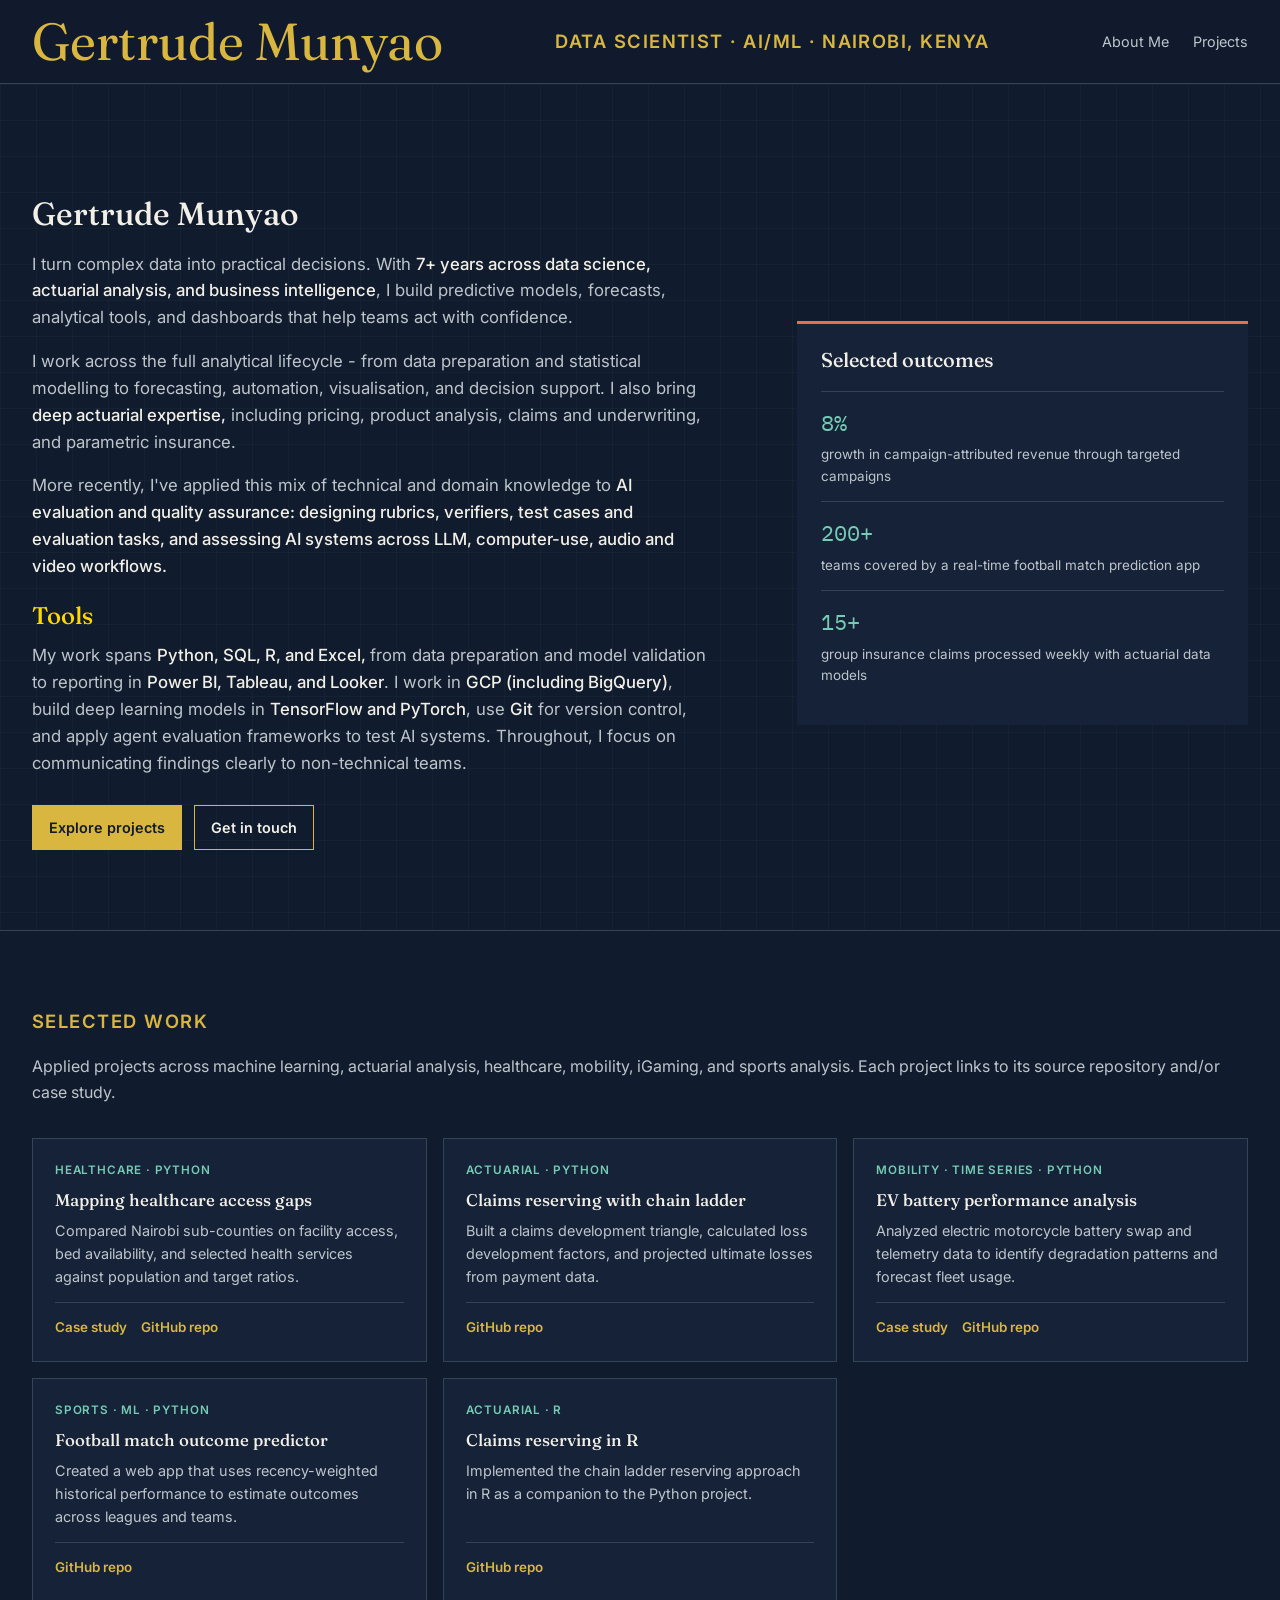
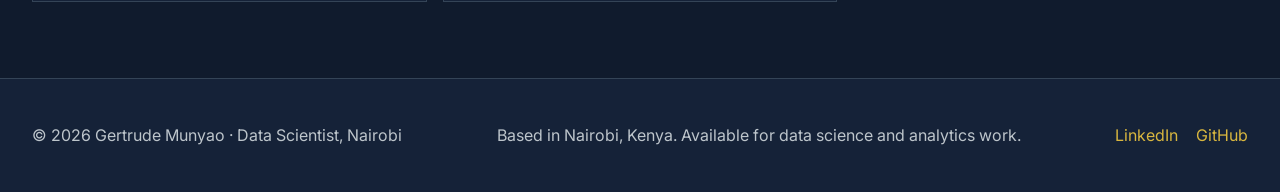
==== commit ccea856c: "- Update the healthcare project page\n- Fix headers and footers" ====
--- a/index.html
+++ b/index.html
@@ -175,14 +175,15 @@
       </section>
     </main>
 
-    <footer id="contact">
-      <div class="wrap footer-content">
-        <p>Based in Nairobi, Kenya. Available for data science and analytics work.</p>
-        <div class="footer-links">
-          <a href="https://www.linkedin.com/in/gertrude-munyao-5137a01b9/">LinkedIn</a>
-          <a href="https://github.com/MunyaoG" target="_blank" rel="noopener noreferrer">GitHub</a>
-        </div>
+    <footer>
+    <div class="wrap footer-content">
+      <p>© 2026 Gertrude Munyao · Data Scientist, Nairobi</p>
+      <p>Based in Nairobi, Kenya. Available for data science and analytics work.</p>
+      <div class="footer-links">        
+        <a href="https://www.linkedin.com/in/gertrude-munyao-5137a01b9/">LinkedIn</a>
+        <a href="https://github.com/MunyaoG" target="_blank" rel="noopener noreferrer">GitHub</a>
       </div>
-    </footer>
+    </div>
+  </footer>
   </body>
 </html>
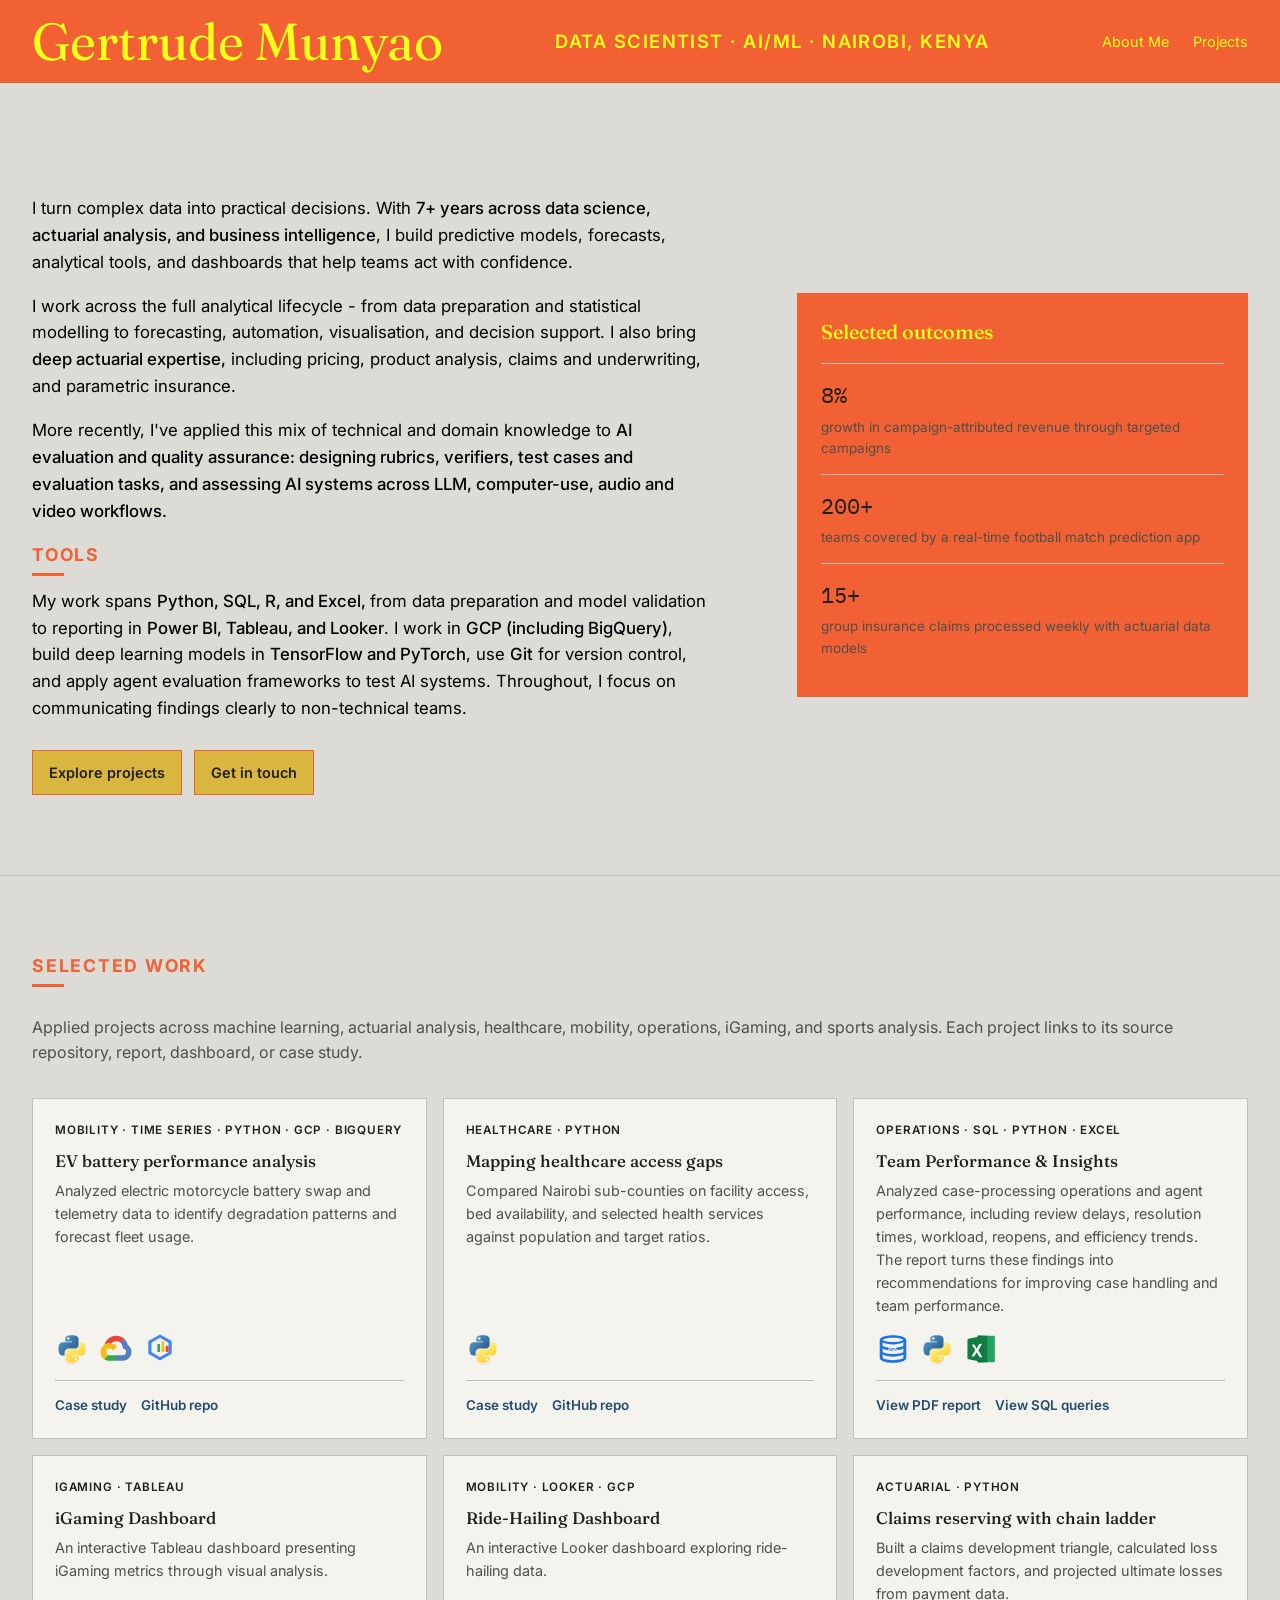
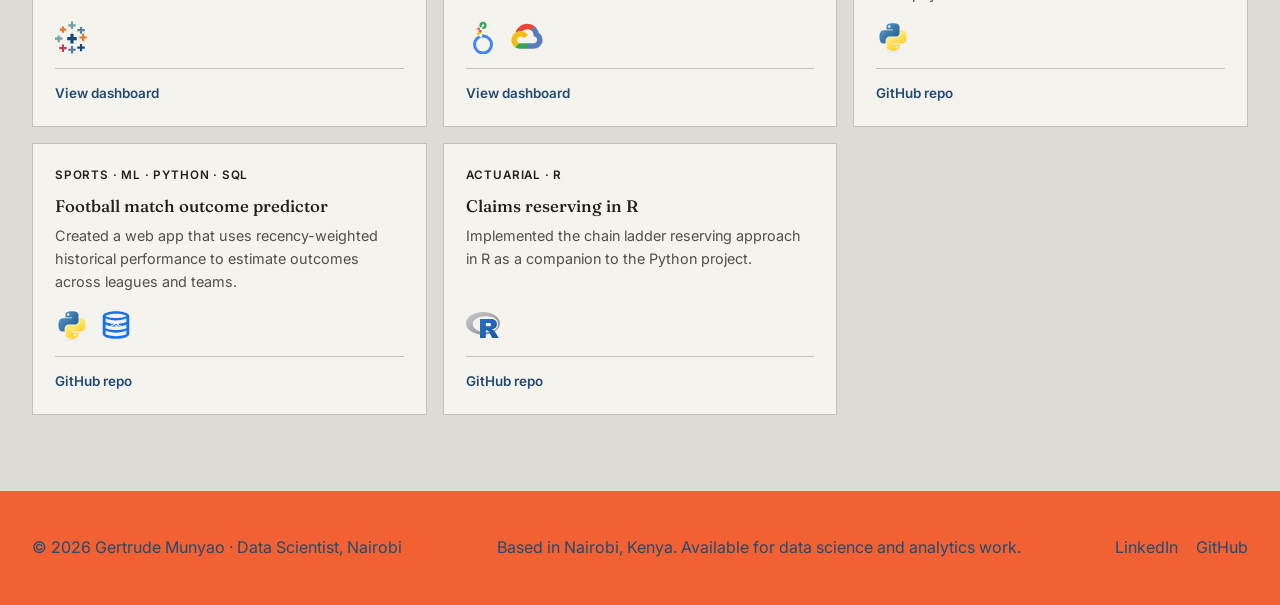
==== commit e2e11295: "Update brand colors, fix formatting, update projects, and add three projects" ====
--- a/index.html
+++ b/index.html
@@ -35,7 +35,6 @@
       <header class="hero" id="top">
         <div class="wrap hero-grid">
           <div>
-            <h1>Gertrude Munyao</h1>
             <p class="hero-copy">
               I turn complex data into practical decisions. With
               <strong>7+ years across data science, actuarial analysis, and business intelligence</strong>, I build
@@ -55,17 +54,7 @@
               >
             </p>
 
-            <p
-              style="
-                color: gold;
-                font-family: Fraunces, Georgia, serif;
-                font-size: 1.5rem;
-                font-weight: 500;
-                margin-bottom: 0.3em;
-              "
-            >
-              Tools
-            </p>
+            <p class="section-label tools-label">Tools</p>
 
             <p class="hero-copy">
               My work spans <strong>Python, SQL, R, and Excel, </strong>from data preparation and model validation to
@@ -103,15 +92,33 @@
         <div class="wrap">
           <div class="section-heading">
             <div>
-              <p class="eyebrow"><a href="my-projects.html">Selected work</a></p>
+              <p class="section-label"><a href="my-projects.html">Selected work</a></p>
             </div>
             <p class="muted">
-              Applied projects across machine learning, actuarial analysis, healthcare, mobility, iGaming, and sports
-              analysis. Each project links to its source repository and/or case study.
+              Applied projects across machine learning, actuarial analysis, healthcare, mobility, operations, iGaming,
+              and sports analysis. Each project links to its source repository, report, dashboard, or case study.
             </p>
           </div>
 
           <div class="project-grid">
+            <article class="project-card">
+              <span class="project-type">Mobility · Time series · Python · GCP · BigQuery</span>
+              <h3>EV battery performance analysis</h3>
+              <p>
+                Analyzed electric motorcycle battery swap and telemetry data to identify degradation patterns and
+                forecast fleet usage.
+              </p>
+              <div class="project-tools" aria-label="Tools and languages used">
+                <img src="assets/logos/python.svg" alt="Python">
+                <img src="assets/logos/google-cloud.svg" alt="Google Cloud Platform">
+                <img src="assets/logos/bigquery.svg" alt="BigQuery">
+              </div>
+              <div class="project-links">
+                <a href="projects/ev-battery-performance-analysis.html">Case study</a>
+                <a href="https://github.com/MunyaoG/EV-Motorcycles-Battery-Data-Analysis">GitHub repo</a>
+              </div>
+            </article>
+
             <article class="project-card">
               <span class="project-type">Healthcare · Python</span>
               <h3>Mapping healthcare access gaps</h3>
@@ -119,6 +126,9 @@
                 Compared Nairobi sub-counties on facility access, bed availability, and selected health services against
                 population and target ratios.
               </p>
+              <div class="project-tools" aria-label="Tools and languages used">
+                <img src="assets/logos/python.svg" alt="Python">
+              </div>
               <div class="project-links">
                 <a href="projects/nairobi-healthcare-access.html">Case study</a>
                 <a href="https://github.com/MunyaoG/healthcare-gaps-analysis-python">GitHub repo</a>
@@ -126,37 +136,89 @@
             </article>
 
             <article class="project-card">
+              <span class="project-type">Operations · SQL · Python · Excel</span>
+              <h3 class="project-title-wrap">Team Performance &amp; Insights</h3>
+              <p>
+                Analyzed case-processing operations and agent performance, including review delays, resolution times,
+                workload, reopens, and efficiency trends. The report turns these findings into recommendations for
+                improving case handling and team performance.
+              </p>
+              <div class="project-tools" aria-label="Tools and languages used">
+                <img src="assets/logos/sql.svg" alt="SQL">
+                <img src="assets/logos/python.svg" alt="Python">
+                <img src="assets/logos/excel.svg" alt="Excel">
+              </div>
+              <div class="project-links">
+                <a href="projects/Team%20Performance%20Analysis%20%26%20Recommendantions.pdf">View PDF report</a>
+                <a href="projects/Team-Performance-Project-Queries.sql">View SQL queries</a>
+              </div>
+            </article>
+
+            <article class="project-card">
+              <span class="project-type">iGaming · Tableau</span>
+              <h3>iGaming Dashboard</h3>
+              <p>
+                An interactive Tableau dashboard presenting iGaming metrics through visual analysis.
+              </p>
+              <div class="project-tools" aria-label="Tools and languages used">
+                <img src="assets/logos/tableau.svg" alt="Tableau">
+              </div>
+              <div class="project-links">
+                <a
+                  href="https://public.tableau.com/views/iGamingDashboard/Dashboard1?:language=en-GB&amp;:sid=&amp;:redirect=auth&amp;:display_count=n&amp;:origin=viz_share_link"
+                  target="_blank"
+                  rel="noopener noreferrer"
+                  >View dashboard</a
+                >
+              </div>
+            </article>
+
+            <article class="project-card">
+              <span class="project-type">Mobility · Looker · GCP</span>
+              <h3>Ride-Hailing Dashboard</h3>
+              <p>
+                An interactive Looker dashboard exploring ride-hailing data.
+              </p>
+              <div class="project-tools" aria-label="Tools and languages used">
+                <img src="assets/logos/looker-studio.svg" alt="Looker">
+                <img src="assets/logos/google-cloud.svg" alt="Google Cloud Platform">
+              </div>
+              <div class="project-links">
+                <a
+                  href="https://datastudio.google.com/reporting/c533dd17-061c-4fa8-85d5-b64051d76e69/page/p_zcm04hoxxd"
+                  target="_blank"
+                  rel="noopener noreferrer"
+                  >View dashboard</a
+                >
+              </div>
+            </article>
+
+            <article class="project-card">
               <span class="project-type">Actuarial · Python</span>
               <h3>Claims reserving with chain ladder</h3>
               <p>
                 Built a claims development triangle, calculated loss development factors, and projected ultimate losses
                 from payment data.
               </p>
+              <div class="project-tools" aria-label="Tools and languages used">
+                <img src="assets/logos/python.svg" alt="Python">
+              </div>
               <div class="project-links">
                 <a href="https://github.com/MunyaoG/liability-projection-in-python">GitHub repo</a>
               </div>
             </article>
 
             <article class="project-card">
-              <span class="project-type">Mobility · Time series · Python</span>
-              <h3>EV battery performance analysis</h3>
-              <p>
-                Analyzed electric motorcycle battery swap and telemetry data to identify degradation patterns and
-                forecast fleet usage.
-              </p>
-              <div class="project-links">
-                <a href="projects/ev-battery-performance-analysis.html">Case study</a>
-                <a href="https://github.com/MunyaoG/EV-Motorcycles-Battery-Data-Analysis">GitHub repo</a>
-              </div>
-            </article>
-
-            <article class="project-card">
-              <span class="project-type">Sports · ML · Python</span>
+              <span class="project-type">Sports · ML · Python · SQL</span>
               <h3>Football match outcome predictor</h3>
               <p>
                 Created a web app that uses recency-weighted historical performance to estimate outcomes across leagues
                 and teams.
               </p>
+              <div class="project-tools" aria-label="Tools and languages used">
+                <img src="assets/logos/python.svg" alt="Python">
+                <img src="assets/logos/sql.svg" alt="SQL">
+              </div>
               <div class="project-links">
                 <a href="https://github.com/MunyaoG/sports-match-outcome-prediction">GitHub repo</a>
               </div>
@@ -165,7 +227,12 @@
             <article class="project-card">
               <span class="project-type">Actuarial · R</span>
               <h3>Claims reserving in R</h3>
-              <p>Implemented the chain ladder reserving approach in R as a companion to the Python project.</p>
+              <p>
+                Implemented the chain ladder reserving approach in R as a companion to the Python project.
+              </p>
+              <div class="project-tools" aria-label="Tools and languages used">
+                <img src="assets/logos/r.svg" alt="R">
+              </div>
               <div class="project-links">
                 <a href="https://github.com/MunyaoG/liability-projection-in-R">GitHub repo</a>
               </div>
@@ -176,14 +243,14 @@
     </main>
 
     <footer>
-    <div class="wrap footer-content">
-      <p>© 2026 Gertrude Munyao · Data Scientist, Nairobi</p>
-      <p>Based in Nairobi, Kenya. Available for data science and analytics work.</p>
-      <div class="footer-links">        
-        <a href="https://www.linkedin.com/in/gertrude-munyao-5137a01b9/">LinkedIn</a>
-        <a href="https://github.com/MunyaoG" target="_blank" rel="noopener noreferrer">GitHub</a>
+      <div class="wrap footer-content">
+        <p>© 2026 Gertrude Munyao · Data Scientist, Nairobi</p>
+        <p>Based in Nairobi, Kenya. Available for data science and analytics work.</p>
+        <div class="footer-links">
+          <a href="https://www.linkedin.com/in/gertrude-munyao-5137a01b9/">LinkedIn</a>
+          <a href="https://github.com/MunyaoG" target="_blank" rel="noopener noreferrer">GitHub</a>
+        </div>
       </div>
-    </div>
-  </footer>
+    </footer>
   </body>
 </html>
--- a/styles.css
+++ b/styles.css
@@ -1,12 +1,15 @@
 :root {
-  --ink: #101b2d;
-  --panel: #152238;
-  --paper: #f2efe6;
-  --muted: #bdc5cb;
-  --line: #344457;
+  --ink: #211f1c;
+  --panel: #f5f3ed;
+  --paper: #dddbd5;
+  --muted: #514f4a;
+  --line: #c3c0b9;
   --gold: #d8b63f;
-  --coral: #e07151;
-  --mint: #75cbb3;
+  --yellow: #ffff1a;
+  --blue: #234b70;
+  --coral: #f16133;
+  --mint: #6f9e8a;
+  --black: #000000;
 }
 
 * {
@@ -20,14 +23,14 @@
 
 body {
   margin: 0;
-  background: var(--ink);
-  color: var(--paper);
+  background: var(--paper);
+  color: var(--ink);
   font-family: "Inter", sans-serif;
   line-height: 1.6;
 }
 
 a {
-  color: var(--gold);
+  color: var(--ink);
   text-decoration: none;
 }
 
@@ -37,7 +40,7 @@
 }
 
 a:focus-visible {
-  outline: 2px solid var(--mint);
+  outline: 2px solid var(--coral);
   outline-offset: 4px;
 }
 
@@ -72,7 +75,7 @@
   z-index: 20;
   transform: translateY(-150%);
   padding: 10px 14px;
-  background: var(--paper);
+  background: var(--gold);
   color: var(--ink);
 }
 
@@ -81,13 +84,56 @@
 }
 
 .eyebrow {
-  color: var(--gold);
+  color: var(--ink);
   font-size: 1.15rem;
   font-weight: 600;
   letter-spacing: 0.08em;
   text-transform: uppercase;
 }
 
+.section-label {
+  display: inline-block;
+  position: relative;
+  margin-bottom: 0.75rem;
+  padding-bottom: 0.4rem;
+  color: var(--ink);
+  font-size: 1.1rem;
+  font-weight: 700;
+  letter-spacing: 0.1em;
+  text-transform: uppercase;
+}
+
+.section-label::after {
+  position: absolute;
+  bottom: 0;
+  left: 0;
+  width: 2rem;
+  height: 3px;
+  background: var(--coral);
+  content: "";
+}
+
+.accent-title {
+  width: fit-content;
+  padding-bottom: 0.35rem;
+  border-bottom: 3px solid var(--yellow);
+  color: var(--coral);
+  font-size: 2rem;
+}
+
+.tools-label {
+  color: var(--coral);
+}
+
+.tools-label::after {
+  background: var(--coral);
+}
+
+#work .section-label,
+#work .section-label a {
+  color: var(--coral);
+}
+
 .muted {
   color: var(--muted);
 }
@@ -96,9 +142,7 @@
   position: sticky;
   top: 0;
   z-index: 10;
-  border-bottom: 1px solid var(--line);
-  background: rgb(16 27 45 / 94%);
-  backdrop-filter: blur(10px);
+  background: var(--coral);
 }
 
 nav .wrap {
@@ -111,10 +155,11 @@
 
 nav .eyebrow {
   margin: 0;
+  color: var(--yellow);
 }
 
 .brand {
-  color: var(--gold);
+  color: var(--yellow);
   font-family: "Fraunces", Georgia, serif;
   font-size: 3.25rem;
 }
@@ -127,20 +172,21 @@
 }
 
 .nav-links a {
-  color: var(--muted);
+  color: var(--yellow);
 }
 
 .nav-links a:hover {
-  color: var(--paper);
+  color: var(--yellow);
   text-decoration: none;
 }
 
 .hero {
   padding-block: clamp(64px, 10vw, 112px) 80px;
-  background-image:
-    linear-gradient(rgb(117 203 179 / 4%) 1px, transparent 1px),
-    linear-gradient(90deg, rgb(117 203 179 / 4%) 1px, transparent 1px);
-  background-size: 36px 36px;
+  background: var(--coral);
+}
+
+.hero#top {
+  background: var(--paper);
 }
 
 .hero-grid {
@@ -157,12 +203,12 @@
 
 .hero-copy {
   max-width: none;
-  color: var(--muted);
+  color: var(--black);
   font-size: 1.05rem;
 }
 
 .hero-copy strong {
-  color: var(--paper);
+  color: var(--black);
   font-weight: 500;
 }
 
@@ -179,15 +225,11 @@
   align-items: center;
   justify-content: center;
   padding: 10px 16px;
-  border: 1px solid var(--gold);
-  color: var(--paper);
+  border: 1px solid var(--coral);
+  background: var(--gold);
+  color: var(--ink);
   font-size: 0.9rem;
   font-weight: 600;
-}
-
-.button.primary {
-  background: var(--gold);
-  color: var(--ink);
 }
 
 .button:hover {
@@ -198,11 +240,12 @@
 .impact {
   padding: 24px;
   border-top: 3px solid var(--coral);
-  background: var(--panel);
+  background: var(--coral);
 }
 
 .impact h2 {
   margin-bottom: 20px;
+  color: var(--yellow);
   font-size: 1.25rem;
 }
 
@@ -213,7 +256,7 @@
 
 .impact-item .mono {
   display: block;
-  color: var(--mint);
+  color: var(--ink);
   font-size: 1.35rem;
 }
 
@@ -256,17 +299,34 @@
 .project-card h3 {
   margin: 12px 0 8px;
   font-size: 1.05rem;
-  white-space: nowrap;
 }
 
 .project-card p {
-  flex: 1;
   color: var(--muted);
   font-size: 0.9rem;
 }
 
+.project-tools {
+  display: flex;
+  flex-wrap: wrap;
+  align-items: center;
+  gap: 10px;
+  margin: 8px 0 14px;
+}
+
+.project-tools img {
+  display: block;
+  width: 34px;
+  height: 34px;
+  object-fit: contain;
+}
+
+.project-card .project-tools {
+  margin-top: auto;
+}
+
 .project-type {
-  color: var(--mint);
+  color: var(--ink);
   font-size: 0.73rem;
   font-weight: 600;
   letter-spacing: 0.07em;
@@ -281,6 +341,10 @@
   border-top: 1px solid var(--line);
   font-size: 0.84rem;
   font-weight: 600;
+}
+
+#work .project-links a {
+  color: var(--blue);
 }
 
 .case-list {
@@ -326,7 +390,7 @@
 }
 
 .about-copy strong {
-  color: var(--paper);
+  color: var(--ink);
   font-weight: 500;
 }
 
@@ -358,7 +422,7 @@
 }
 
 .education-list strong {
-  color: var(--gold);
+  color: var(--ink);
   font-weight: 600;
 }
 
@@ -401,7 +465,7 @@
 
 .skill-group h3 {
   margin-bottom: 6px;
-  color: var(--gold);
+  color: var(--ink);
   font-family: "Inter", sans-serif;
   font-size: 0.9rem;
   font-weight: 600;
@@ -432,14 +496,14 @@
 .capability-list strong {
   display: block;
   margin-bottom: 4px;
-  color: var(--gold);
+  color: var(--ink);
   font-weight: 600;
 }
 
 footer {
   padding-block: 44px;
-  border-top: 1px solid var(--line);
-  background: var(--panel);
+  background: var(--coral);
+  color: var(--blue);
 }
 
 .footer-content {
@@ -452,13 +516,17 @@
 
 .footer-content p {
   margin: 0;
-  color: var(--muted);
+  color: var(--blue);
 }
 
 .footer-links {
   display: flex;
   flex-wrap: wrap;
   gap: 18px;
+}
+
+.footer-links a {
+  color: var(--blue);
 }
 
 @media (max-width: 900px) {
